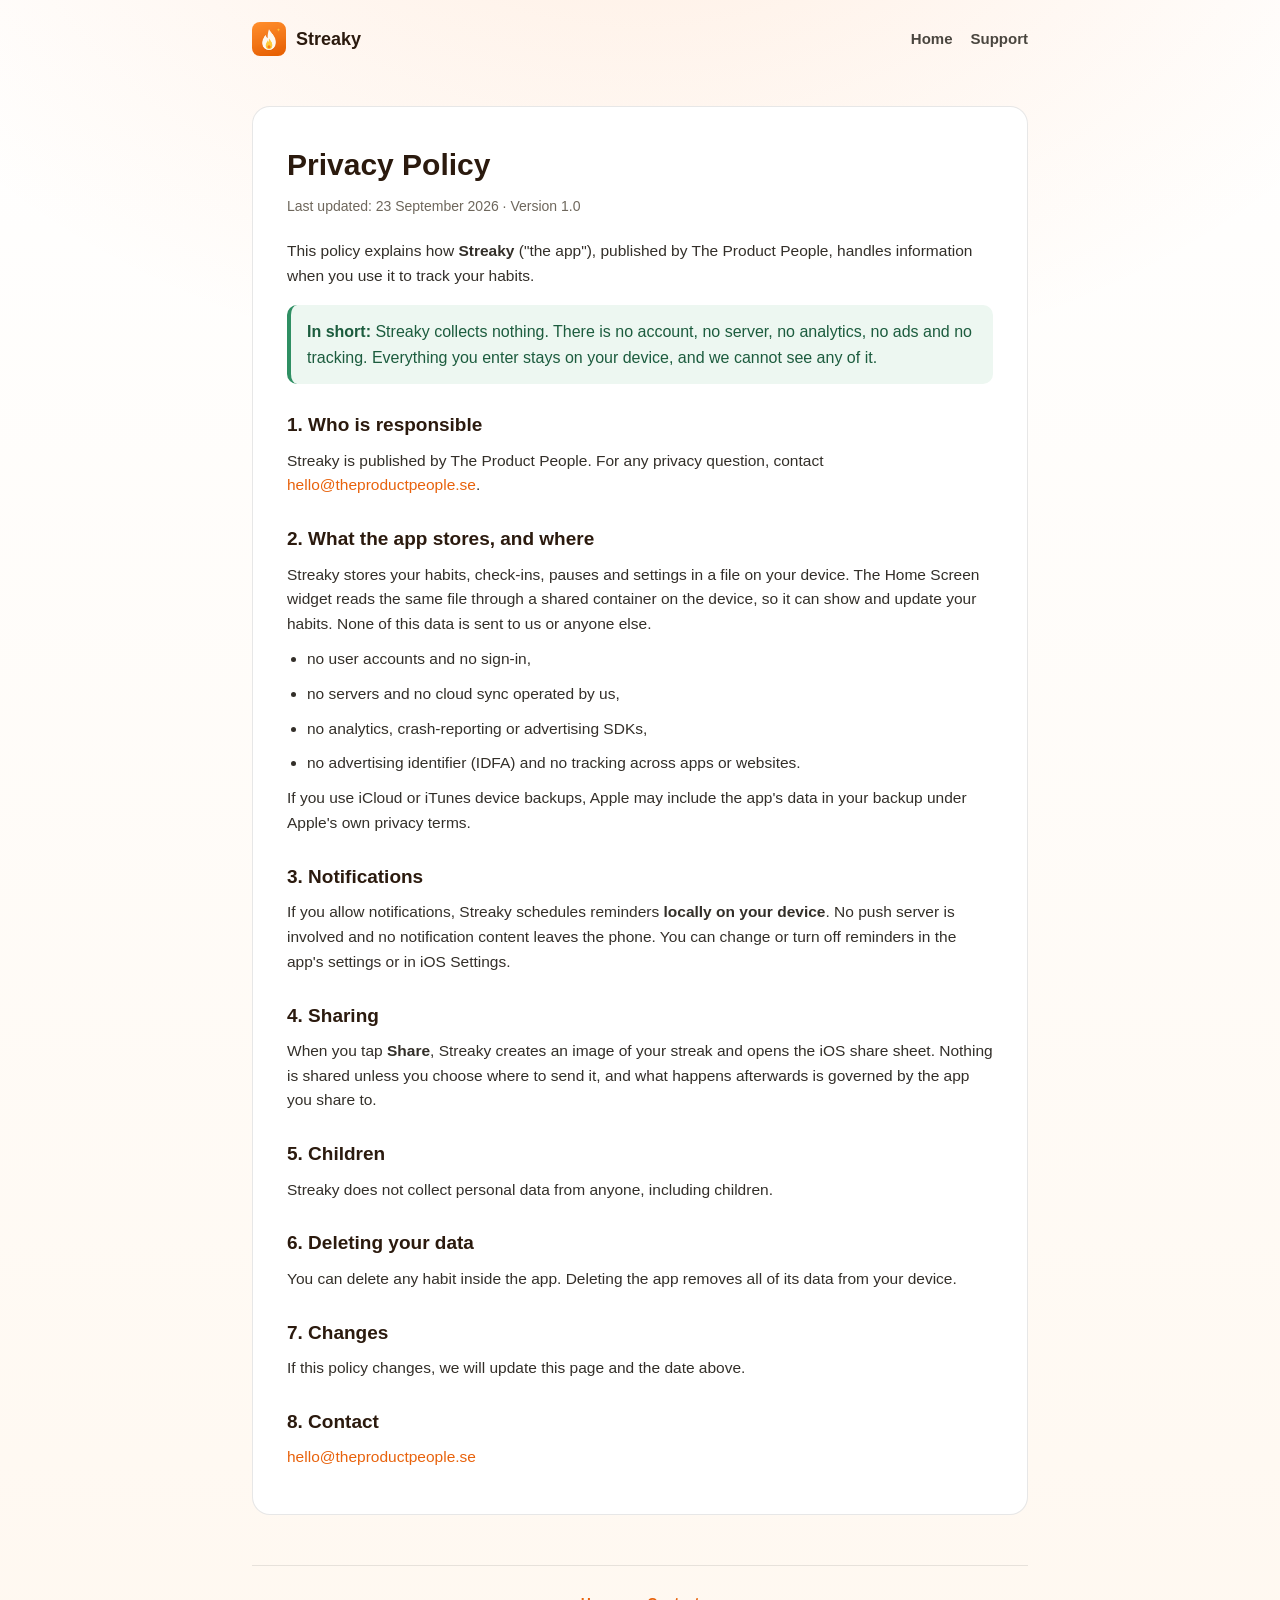
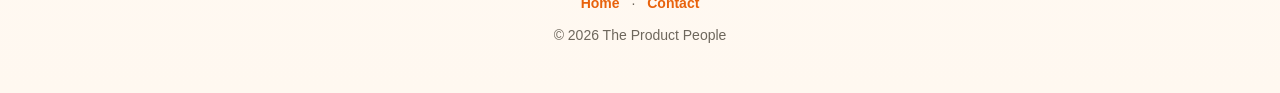
==== privacy.html @ a64eca99 "Streaky support and privacy site" ====
<!DOCTYPE html>
<html lang="en">
<head>
<meta charset="UTF-8" />
<meta name="viewport" content="width=device-width, initial-scale=1.0" />
<title>Privacy Policy — Streaky</title>
<meta name="description" content="Privacy policy for Streaky. No account, no server, no tracking. Your habits stay on your device." />
<link rel="stylesheet" href="styles.css" />
</head>
<body>
<div class="wrap">
  <header class="site">
    <div class="brand"><img src="assets/streaky-icon.png" alt="" />Streaky</div>
    <nav><a href="index.html">Home</a><a href="index.html#support">Support</a></nav>
  </header>

  <div class="doc">
    <h1>Privacy Policy</h1>
    <div class="updated">Last updated: 23 September 2026 · Version 1.0</div>

    <p>This policy explains how <b>Streaky</b> ("the app"), published by The Product People, handles information when you use it to track your habits.</p>

    <div class="callout"><b>In short:</b> Streaky collects nothing. There is no account, no server, no analytics, no ads and no tracking. Everything you enter stays on your device, and we cannot see any of it.</div>

    <h2>1. Who is responsible</h2>
    <p>Streaky is published by The Product People. For any privacy question, contact <a href="mailto:hello@theproductpeople.se">hello@theproductpeople.se</a>.</p>

    <h2>2. What the app stores, and where</h2>
    <p>Streaky stores your habits, check-ins, pauses and settings in a file on your device. The Home Screen widget reads the same file through a shared container on the device, so it can show and update your habits. None of this data is sent to us or anyone else.</p>
    <ul>
      <li>no user accounts and no sign-in,</li>
      <li>no servers and no cloud sync operated by us,</li>
      <li>no analytics, crash-reporting or advertising SDKs,</li>
      <li>no advertising identifier (IDFA) and no tracking across apps or websites.</li>
    </ul>
    <p>If you use iCloud or iTunes device backups, Apple may include the app's data in your backup under Apple's own privacy terms.</p>

    <h2>3. Notifications</h2>
    <p>If you allow notifications, Streaky schedules reminders <b>locally on your device</b>. No push server is involved and no notification content leaves the phone. You can change or turn off reminders in the app's settings or in iOS Settings.</p>

    <h2>4. Sharing</h2>
    <p>When you tap <b>Share</b>, Streaky creates an image of your streak and opens the iOS share sheet. Nothing is shared unless you choose where to send it, and what happens afterwards is governed by the app you share to.</p>

    <h2>5. Children</h2>
    <p>Streaky does not collect personal data from anyone, including children.</p>

    <h2>6. Deleting your data</h2>
    <p>You can delete any habit inside the app. Deleting the app removes all of its data from your device.</p>

    <h2>7. Changes</h2>
    <p>If this policy changes, we will update this page and the date above.</p>

    <h2>8. Contact</h2>
    <p><a href="mailto:hello@theproductpeople.se">hello@theproductpeople.se</a></p>
  </div>

  <footer class="site">
    <div><a href="index.html">Home</a> · <a href="mailto:hello@theproductpeople.se">Contact</a></div>
    <p style="margin-top:10px;">© 2026 The Product People</p>
  </footer>
</div>
</body>
</html>
---- styles.css ----
/* Streaky — landing + legal site. Brand palette from the app. */
:root{
  --ink:#2B1A0E; --ink-soft:#4A463F; --coral:#FF7A1A; --coral-deep:#E8620C;
  --coral-light:#FFC93C; --green:#2F8F63; --paper:#ffffff; --paper-2:#FFF8F0;
  --muted:#6E675C; --line:rgba(28,27,25,0.10);
}
*{margin:0;padding:0;box-sizing:border-box;}
html{scroll-behavior:smooth;}
body{
  font-family:-apple-system,BlinkMacSystemFont,"Segoe UI",Helvetica,Arial,sans-serif;
  color:var(--ink); line-height:1.6;
  background:
    radial-gradient(120% 60% at 50% -10%, rgba(255,122,26,0.13) 0%, rgba(255,122,26,0) 55%),
    linear-gradient(180deg,#ffffff 0%, var(--paper-2) 100%);
  -webkit-font-smoothing:antialiased;
}
.wrap{max-width:820px;margin:0 auto;padding:0 22px;}
a{color:var(--coral-deep);text-decoration:none;}
a:hover{text-decoration:underline;}

/* header */
header.site{display:flex;align-items:center;justify-content:space-between;padding:22px 0;}
.brand{display:flex;align-items:center;gap:10px;font-weight:800;color:var(--ink);font-size:18px;}
.brand img{width:34px;height:34px;border-radius:8px;}
nav a{margin-left:18px;font-weight:600;color:var(--ink-soft);font-size:15px;}

/* hero */
.hero{text-align:center;padding:46px 0 20px;}
.hero img.logo{width:132px;height:132px;border-radius:29px;margin-bottom:22px;
  box-shadow:0 12px 34px rgba(255,122,26,0.28);}
.hero h1{font-size:40px;line-height:1.1;letter-spacing:-0.02em;color:var(--ink);font-weight:800;}
.hero h1 .hero-accent{color:var(--coral);}
.hero p.sub{font-size:18px;color:var(--muted);margin-top:14px;max-width:560px;margin-left:auto;margin-right:auto;}
.badge{display:inline-block;margin-top:26px;padding:13px 22px;border-radius:14px;background:var(--ink);color:#fff;font-weight:700;font-size:15px;}

/* features */
.features{display:grid;grid-template-columns:1fr 1fr;gap:16px;margin:46px 0;}
.card{background:#fff;border:1px solid var(--line);border-radius:18px;padding:22px;}
.card .ic{width:40px;height:40px;border-radius:11px;display:flex;align-items:center;justify-content:center;font-size:20px;margin-bottom:12px;background:#FDEDE7;}
.card h3{font-size:17px;color:var(--ink);margin-bottom:5px;}
.card p{font-size:15px;color:var(--muted);}

/* callout */
.note{border-left:4px solid var(--coral);background:#FDEDE7;border-radius:12px;padding:16px 18px;margin:26px 0;font-size:15px;color:var(--ink-soft);}
.note b{color:var(--ink);}

/* legal doc */
.doc{background:#fff;border:1px solid var(--line);border-radius:18px;padding:34px;margin:28px 0 50px;}
.doc h1{font-size:30px;color:var(--ink);margin-bottom:6px;}
.doc .updated{color:var(--muted);font-size:14px;margin-bottom:22px;}
.doc h2{font-size:19px;color:var(--ink);margin:26px 0 8px;}
.doc p,.doc li{font-size:15.5px;color:#332F29;margin-bottom:10px;}
.doc ul{padding-left:20px;}
.doc .callout{border-left:4px solid var(--green);background:#EDF7F1;border-radius:10px;padding:14px 16px;margin:16px 0;color:#1C5C3E;}

/* footer */
footer.site{border-top:1px solid var(--line);padding:26px 0 46px;text-align:center;color:var(--muted);font-size:14px;}
footer.site a{margin:0 8px;font-weight:600;}

@media (max-width:640px){
  .features{grid-template-columns:1fr;}
  .hero h1{font-size:32px;}
}
@media (prefers-color-scheme:dark){
  :root{--paper-2:#1A1917;--ink:#F2EFE9;--ink-soft:#CFC8BC;--muted:#9A9287;--line:rgba(255,255,255,0.10);--coral-deep:#FF9270;}
  body{background:radial-gradient(120% 60% at 50% -10%, rgba(255,122,26,0.16) 0%, rgba(255,122,26,0) 55%),linear-gradient(180deg,#141312 0%, #1A1917 100%);}
  .card,.doc{background:#252320;}
  .card .ic{background:#3A302B;}
  .note{background:#33241F;color:#E8D8D0;}
  .brand,.hero h1,.card h3,.doc h1,.doc h2{color:#F2EFE9;}
  .doc p,.doc li{color:#DDD7CE;}
  .doc .callout{background:#15291F;color:#8FD9B2;}
}
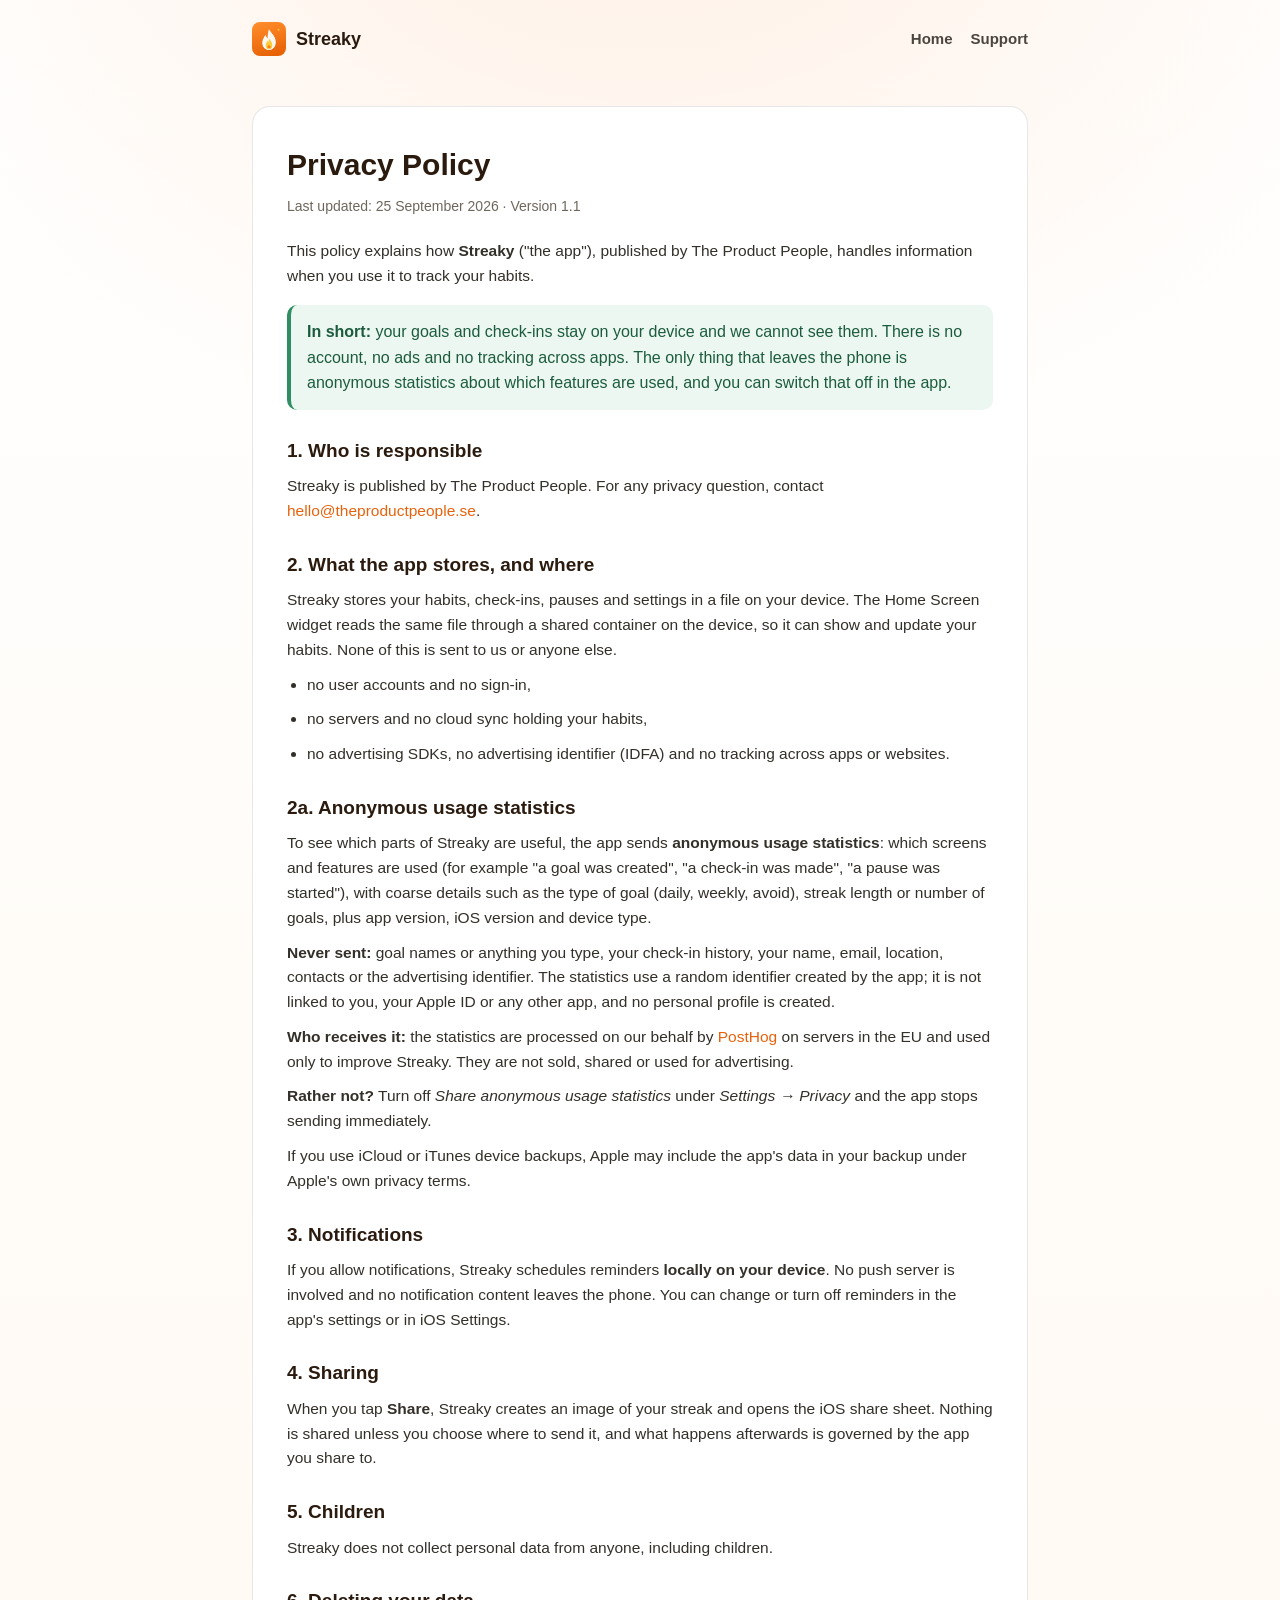
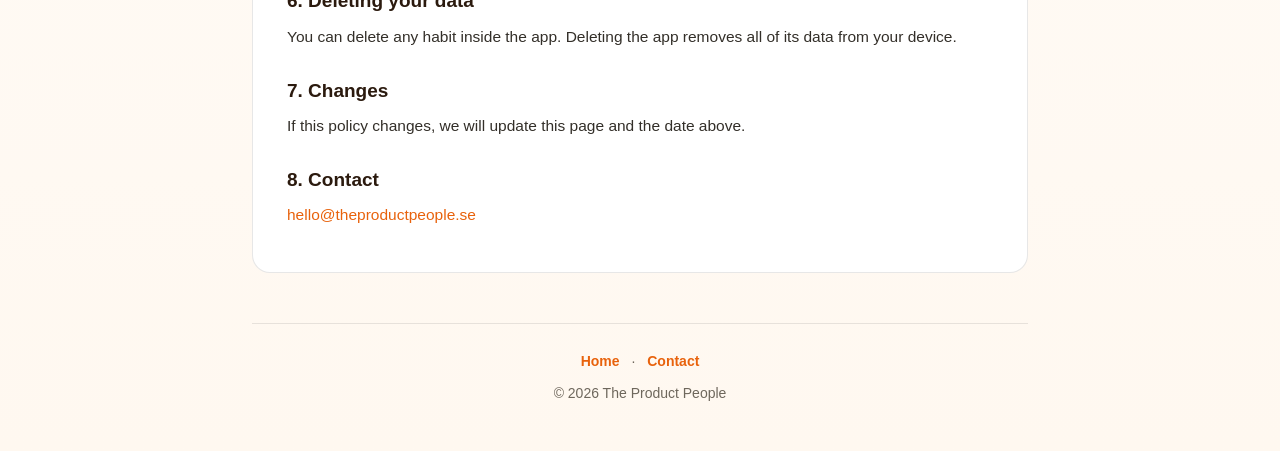
==== commit 3d56a7f8: "Privacy policy 1.1: anonymous usage statistics (PostHog EU, opt-out); dated pauses in support FAQ" ====
--- a/privacy.html
+++ b/privacy.html
@@ -4,7 +4,7 @@
 <meta charset="UTF-8" />
 <meta name="viewport" content="width=device-width, initial-scale=1.0" />
 <title>Privacy Policy — Streaky</title>
-<meta name="description" content="Privacy policy for Streaky. No account, no server, no tracking. Your habits stay on your device." />
+<meta name="description" content="Privacy policy for Streaky. No account and no tracking. Your habits stay on your device; anonymous usage statistics you can switch off." />
 <link rel="stylesheet" href="styles.css" />
 </head>
 <body>
@@ -16,23 +16,28 @@
 
   <div class="doc">
     <h1>Privacy Policy</h1>
-    <div class="updated">Last updated: 23 September 2026 · Version 1.0</div>
+    <div class="updated">Last updated: 25 September 2026 · Version 1.1</div>
 
     <p>This policy explains how <b>Streaky</b> ("the app"), published by The Product People, handles information when you use it to track your habits.</p>
 
-    <div class="callout"><b>In short:</b> Streaky collects nothing. There is no account, no server, no analytics, no ads and no tracking. Everything you enter stays on your device, and we cannot see any of it.</div>
+    <div class="callout"><b>In short:</b> your goals and check-ins stay on your device and we cannot see them. There is no account, no ads and no tracking across apps. The only thing that leaves the phone is anonymous statistics about which features are used, and you can switch that off in the app.</div>
 
     <h2>1. Who is responsible</h2>
     <p>Streaky is published by The Product People. For any privacy question, contact <a href="mailto:hello@theproductpeople.se">hello@theproductpeople.se</a>.</p>
 
     <h2>2. What the app stores, and where</h2>
-    <p>Streaky stores your habits, check-ins, pauses and settings in a file on your device. The Home Screen widget reads the same file through a shared container on the device, so it can show and update your habits. None of this data is sent to us or anyone else.</p>
+    <p>Streaky stores your habits, check-ins, pauses and settings in a file on your device. The Home Screen widget reads the same file through a shared container on the device, so it can show and update your habits. None of this is sent to us or anyone else.</p>
     <ul>
       <li>no user accounts and no sign-in,</li>
-      <li>no servers and no cloud sync operated by us,</li>
-      <li>no analytics, crash-reporting or advertising SDKs,</li>
-      <li>no advertising identifier (IDFA) and no tracking across apps or websites.</li>
+      <li>no servers and no cloud sync holding your habits,</li>
+      <li>no advertising SDKs, no advertising identifier (IDFA) and no tracking across apps or websites.</li>
     </ul>
+
+    <h2>2a. Anonymous usage statistics</h2>
+    <p>To see which parts of Streaky are useful, the app sends <b>anonymous usage statistics</b>: which screens and features are used (for example "a goal was created", "a check-in was made", "a pause was started"), with coarse details such as the type of goal (daily, weekly, avoid), streak length or number of goals, plus app version, iOS version and device type.</p>
+    <p><b>Never sent:</b> goal names or anything you type, your check-in history, your name, email, location, contacts or the advertising identifier. The statistics use a random identifier created by the app; it is not linked to you, your Apple ID or any other app, and no personal profile is created.</p>
+    <p><b>Who receives it:</b> the statistics are processed on our behalf by <a href="https://posthog.com/privacy">PostHog</a> on servers in the EU and used only to improve Streaky. They are not sold, shared or used for advertising.</p>
+    <p><b>Rather not?</b> Turn off <i>Share anonymous usage statistics</i> under <i>Settings → Privacy</i> and the app stops sending immediately.</p>
     <p>If you use iCloud or iTunes device backups, Apple may include the app's data in your backup under Apple's own privacy terms.</p>
 
     <h2>3. Notifications</h2>
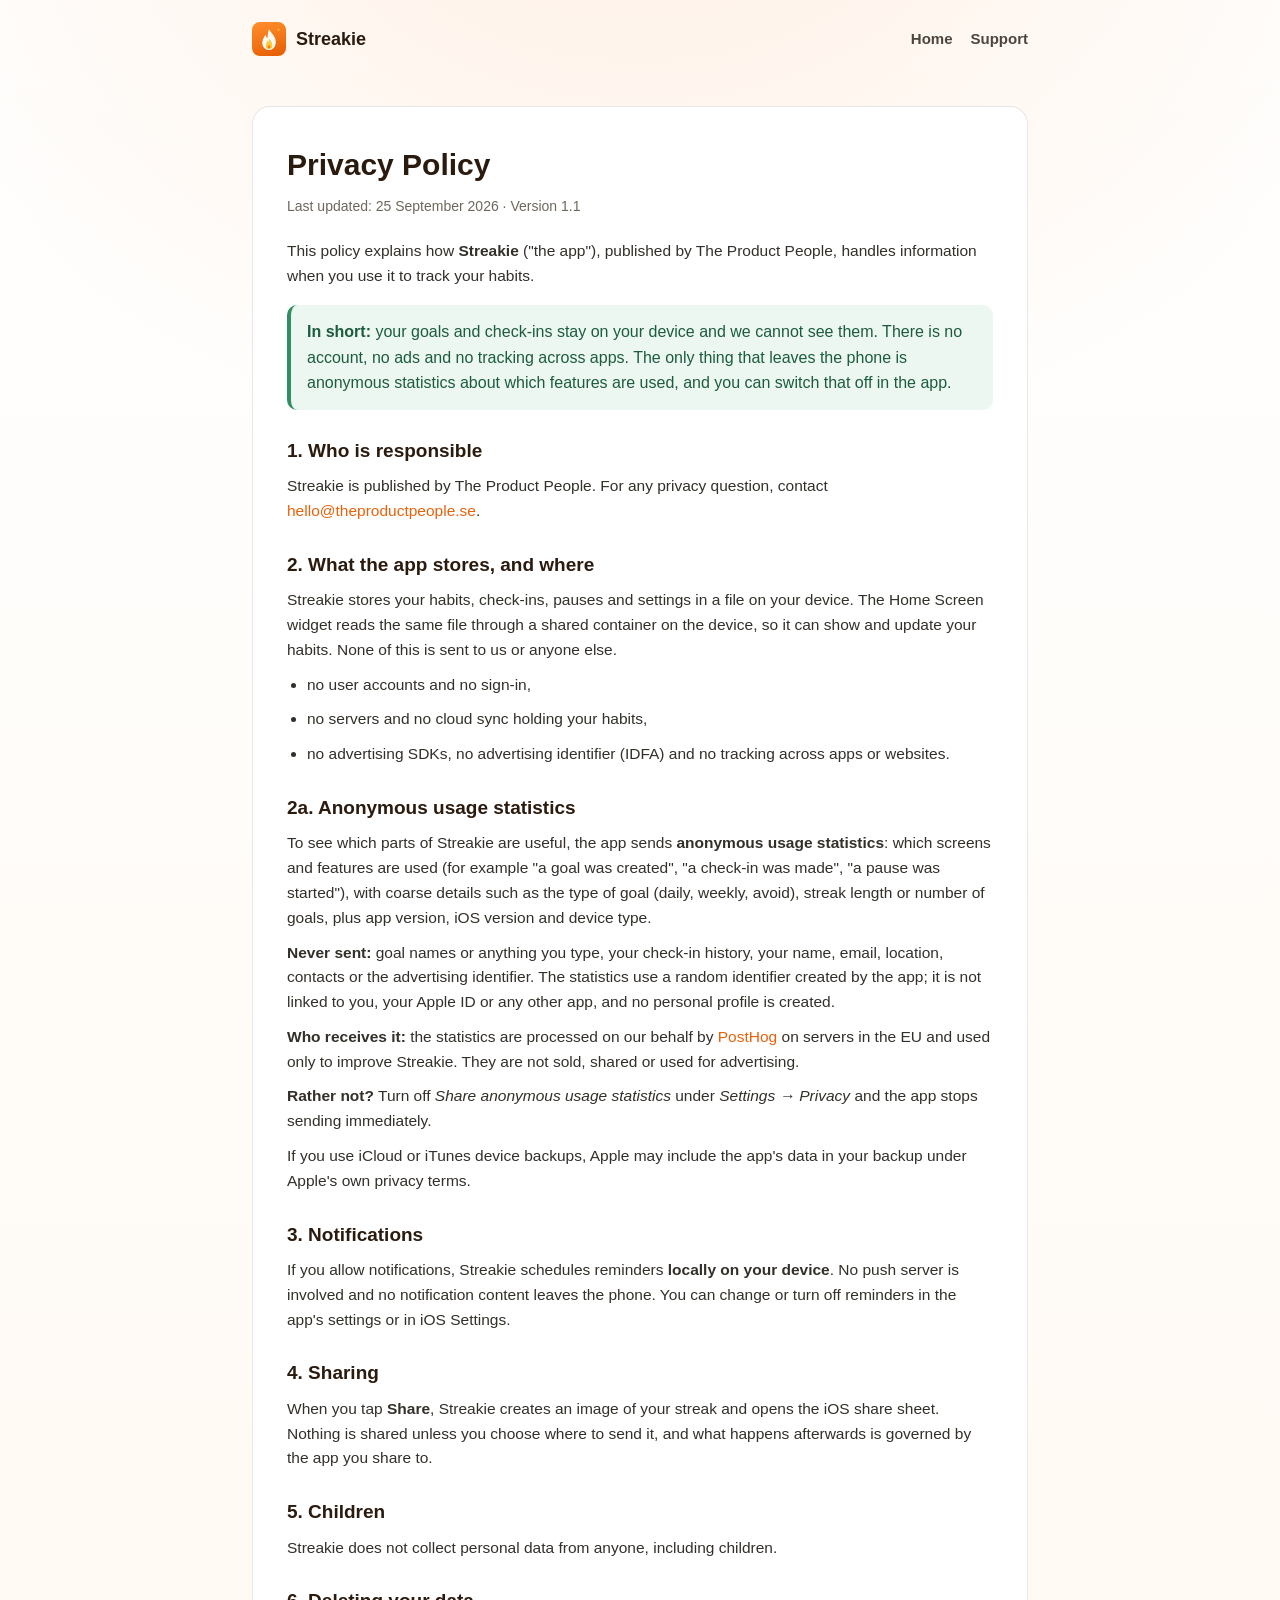
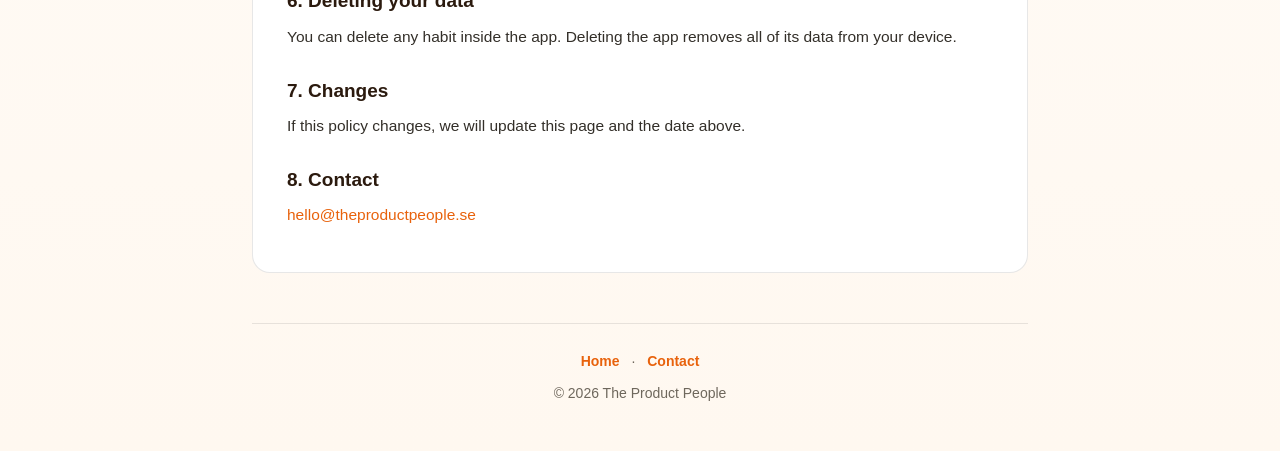
==== commit c61d4cda: "Rename to Streakie (site, privacy policy, promo video) Co-Authored-By: Claude Opus 5.5 <noreply@anth" ====
--- a/privacy.html
+++ b/privacy.html
@@ -3,14 +3,14 @@
 <head>
 <meta charset="UTF-8" />
 <meta name="viewport" content="width=device-width, initial-scale=1.0" />
-<title>Privacy Policy — Streaky</title>
-<meta name="description" content="Privacy policy for Streaky. No account and no tracking. Your habits stay on your device; anonymous usage statistics you can switch off." />
+<title>Privacy Policy — Streakie</title>
+<meta name="description" content="Privacy policy for Streakie. No account and no tracking. Your habits stay on your device; anonymous usage statistics you can switch off." />
 <link rel="stylesheet" href="styles.css" />
 </head>
 <body>
 <div class="wrap">
   <header class="site">
-    <div class="brand"><img src="assets/streaky-icon.png" alt="" />Streaky</div>
+    <div class="brand"><img src="assets/streaky-icon.png" alt="" />Streakie</div>
     <nav><a href="index.html">Home</a><a href="index.html#support">Support</a></nav>
   </header>
 
@@ -18,15 +18,15 @@
     <h1>Privacy Policy</h1>
     <div class="updated">Last updated: 25 September 2026 · Version 1.1</div>
 
-    <p>This policy explains how <b>Streaky</b> ("the app"), published by The Product People, handles information when you use it to track your habits.</p>
+    <p>This policy explains how <b>Streakie</b> ("the app"), published by The Product People, handles information when you use it to track your habits.</p>
 
     <div class="callout"><b>In short:</b> your goals and check-ins stay on your device and we cannot see them. There is no account, no ads and no tracking across apps. The only thing that leaves the phone is anonymous statistics about which features are used, and you can switch that off in the app.</div>
 
     <h2>1. Who is responsible</h2>
-    <p>Streaky is published by The Product People. For any privacy question, contact <a href="mailto:hello@theproductpeople.se">hello@theproductpeople.se</a>.</p>
+    <p>Streakie is published by The Product People. For any privacy question, contact <a href="mailto:hello@theproductpeople.se">hello@theproductpeople.se</a>.</p>
 
     <h2>2. What the app stores, and where</h2>
-    <p>Streaky stores your habits, check-ins, pauses and settings in a file on your device. The Home Screen widget reads the same file through a shared container on the device, so it can show and update your habits. None of this is sent to us or anyone else.</p>
+    <p>Streakie stores your habits, check-ins, pauses and settings in a file on your device. The Home Screen widget reads the same file through a shared container on the device, so it can show and update your habits. None of this is sent to us or anyone else.</p>
     <ul>
       <li>no user accounts and no sign-in,</li>
       <li>no servers and no cloud sync holding your habits,</li>
@@ -34,20 +34,20 @@
     </ul>
 
     <h2>2a. Anonymous usage statistics</h2>
-    <p>To see which parts of Streaky are useful, the app sends <b>anonymous usage statistics</b>: which screens and features are used (for example "a goal was created", "a check-in was made", "a pause was started"), with coarse details such as the type of goal (daily, weekly, avoid), streak length or number of goals, plus app version, iOS version and device type.</p>
+    <p>To see which parts of Streakie are useful, the app sends <b>anonymous usage statistics</b>: which screens and features are used (for example "a goal was created", "a check-in was made", "a pause was started"), with coarse details such as the type of goal (daily, weekly, avoid), streak length or number of goals, plus app version, iOS version and device type.</p>
     <p><b>Never sent:</b> goal names or anything you type, your check-in history, your name, email, location, contacts or the advertising identifier. The statistics use a random identifier created by the app; it is not linked to you, your Apple ID or any other app, and no personal profile is created.</p>
-    <p><b>Who receives it:</b> the statistics are processed on our behalf by <a href="https://posthog.com/privacy">PostHog</a> on servers in the EU and used only to improve Streaky. They are not sold, shared or used for advertising.</p>
+    <p><b>Who receives it:</b> the statistics are processed on our behalf by <a href="https://posthog.com/privacy">PostHog</a> on servers in the EU and used only to improve Streakie. They are not sold, shared or used for advertising.</p>
     <p><b>Rather not?</b> Turn off <i>Share anonymous usage statistics</i> under <i>Settings → Privacy</i> and the app stops sending immediately.</p>
     <p>If you use iCloud or iTunes device backups, Apple may include the app's data in your backup under Apple's own privacy terms.</p>
 
     <h2>3. Notifications</h2>
-    <p>If you allow notifications, Streaky schedules reminders <b>locally on your device</b>. No push server is involved and no notification content leaves the phone. You can change or turn off reminders in the app's settings or in iOS Settings.</p>
+    <p>If you allow notifications, Streakie schedules reminders <b>locally on your device</b>. No push server is involved and no notification content leaves the phone. You can change or turn off reminders in the app's settings or in iOS Settings.</p>
 
     <h2>4. Sharing</h2>
-    <p>When you tap <b>Share</b>, Streaky creates an image of your streak and opens the iOS share sheet. Nothing is shared unless you choose where to send it, and what happens afterwards is governed by the app you share to.</p>
+    <p>When you tap <b>Share</b>, Streakie creates an image of your streak and opens the iOS share sheet. Nothing is shared unless you choose where to send it, and what happens afterwards is governed by the app you share to.</p>
 
     <h2>5. Children</h2>
-    <p>Streaky does not collect personal data from anyone, including children.</p>
+    <p>Streakie does not collect personal data from anyone, including children.</p>
 
     <h2>6. Deleting your data</h2>
     <p>You can delete any habit inside the app. Deleting the app removes all of its data from your device.</p>
--- a/styles.css
+++ b/styles.css
@@ -31,7 +31,11 @@
 .hero h1{font-size:40px;line-height:1.1;letter-spacing:-0.02em;color:var(--ink);font-weight:800;}
 .hero h1 .hero-accent{color:var(--coral);}
 .hero p.sub{font-size:18px;color:var(--muted);margin-top:14px;max-width:560px;margin-left:auto;margin-right:auto;}
-.badge{display:inline-block;margin-top:26px;padding:13px 22px;border-radius:14px;background:var(--ink);color:#fff;font-weight:700;font-size:15px;}
+.badge{display:inline-flex;align-items:center;gap:9px;margin-top:26px;padding:13px 22px;border-radius:14px;background:var(--ink);color:#fff;font-weight:700;font-size:15px;text-decoration:none;box-shadow:0 4px 0 rgba(43,26,14,.25);transition:transform .08s,box-shadow .08s;}
+a.badge:hover{color:#fff;transform:translateY(-1px);}
+a.badge:active{transform:translateY(4px);box-shadow:0 0 0 rgba(43,26,14,.25);}
+.badge .apple{width:16px;height:19px;background:#fff;-webkit-mask:url("data:image/svg+xml,%3Csvg xmlns='http://www.w3.org/2000/svg' viewBox='0 0 384 512'%3E%3Cpath d='M318.7 268.7c-.2-36.7 16.4-64.4 50-84.8-18.8-26.9-47.2-41.7-84.7-44.6-35.5-2.8-74.3 20.7-88.5 20.7-15 0-49.4-19.7-76.4-19.7C63.3 141.2 4 184.8 4 273.5q0 39.3 14.4 81.2c12.8 36.7 59 126.7 107.2 125.2 25.2-.6 43-17.9 75.8-17.9 31.8 0 48.3 17.9 76.4 17.9 48.6-.7 90.4-82.5 102.6-119.3-65.2-30.7-61.7-90-61.7-91.9zm-56.6-164.2c27.3-32.4 24.8-61.9 24-72.5-24.1 1.4-52 16.4-67.9 34.9-17.5 19.8-27.8 44.3-25.6 71.9 26.1 2 49.9-11.4 69.5-34.3z'/%3E%3C/svg%3E") center/contain no-repeat;mask:url("data:image/svg+xml,%3Csvg xmlns='http://www.w3.org/2000/svg' viewBox='0 0 384 512'%3E%3Cpath d='M318.7 268.7c-.2-36.7 16.4-64.4 50-84.8-18.8-26.9-47.2-41.7-84.7-44.6-35.5-2.8-74.3 20.7-88.5 20.7-15 0-49.4-19.7-76.4-19.7C63.3 141.2 4 184.8 4 273.5q0 39.3 14.4 81.2c12.8 36.7 59 126.7 107.2 125.2 25.2-.6 43-17.9 75.8-17.9 31.8 0 48.3 17.9 76.4 17.9 48.6-.7 90.4-82.5 102.6-119.3-65.2-30.7-61.7-90-61.7-91.9zm-56.6-164.2c27.3-32.4 24.8-61.9 24-72.5-24.1 1.4-52 16.4-67.9 34.9-17.5 19.8-27.8 44.3-25.6 71.9 26.1 2 49.9-11.4 69.5-34.3z'/%3E%3C/svg%3E") center/contain no-repeat;}
+.fine{margin-top:12px;font-size:13px;color:var(--muted, #8A7563);}
 
 /* features */
 .features{display:grid;grid-template-columns:1fr 1fr;gap:16px;margin:46px 0;}
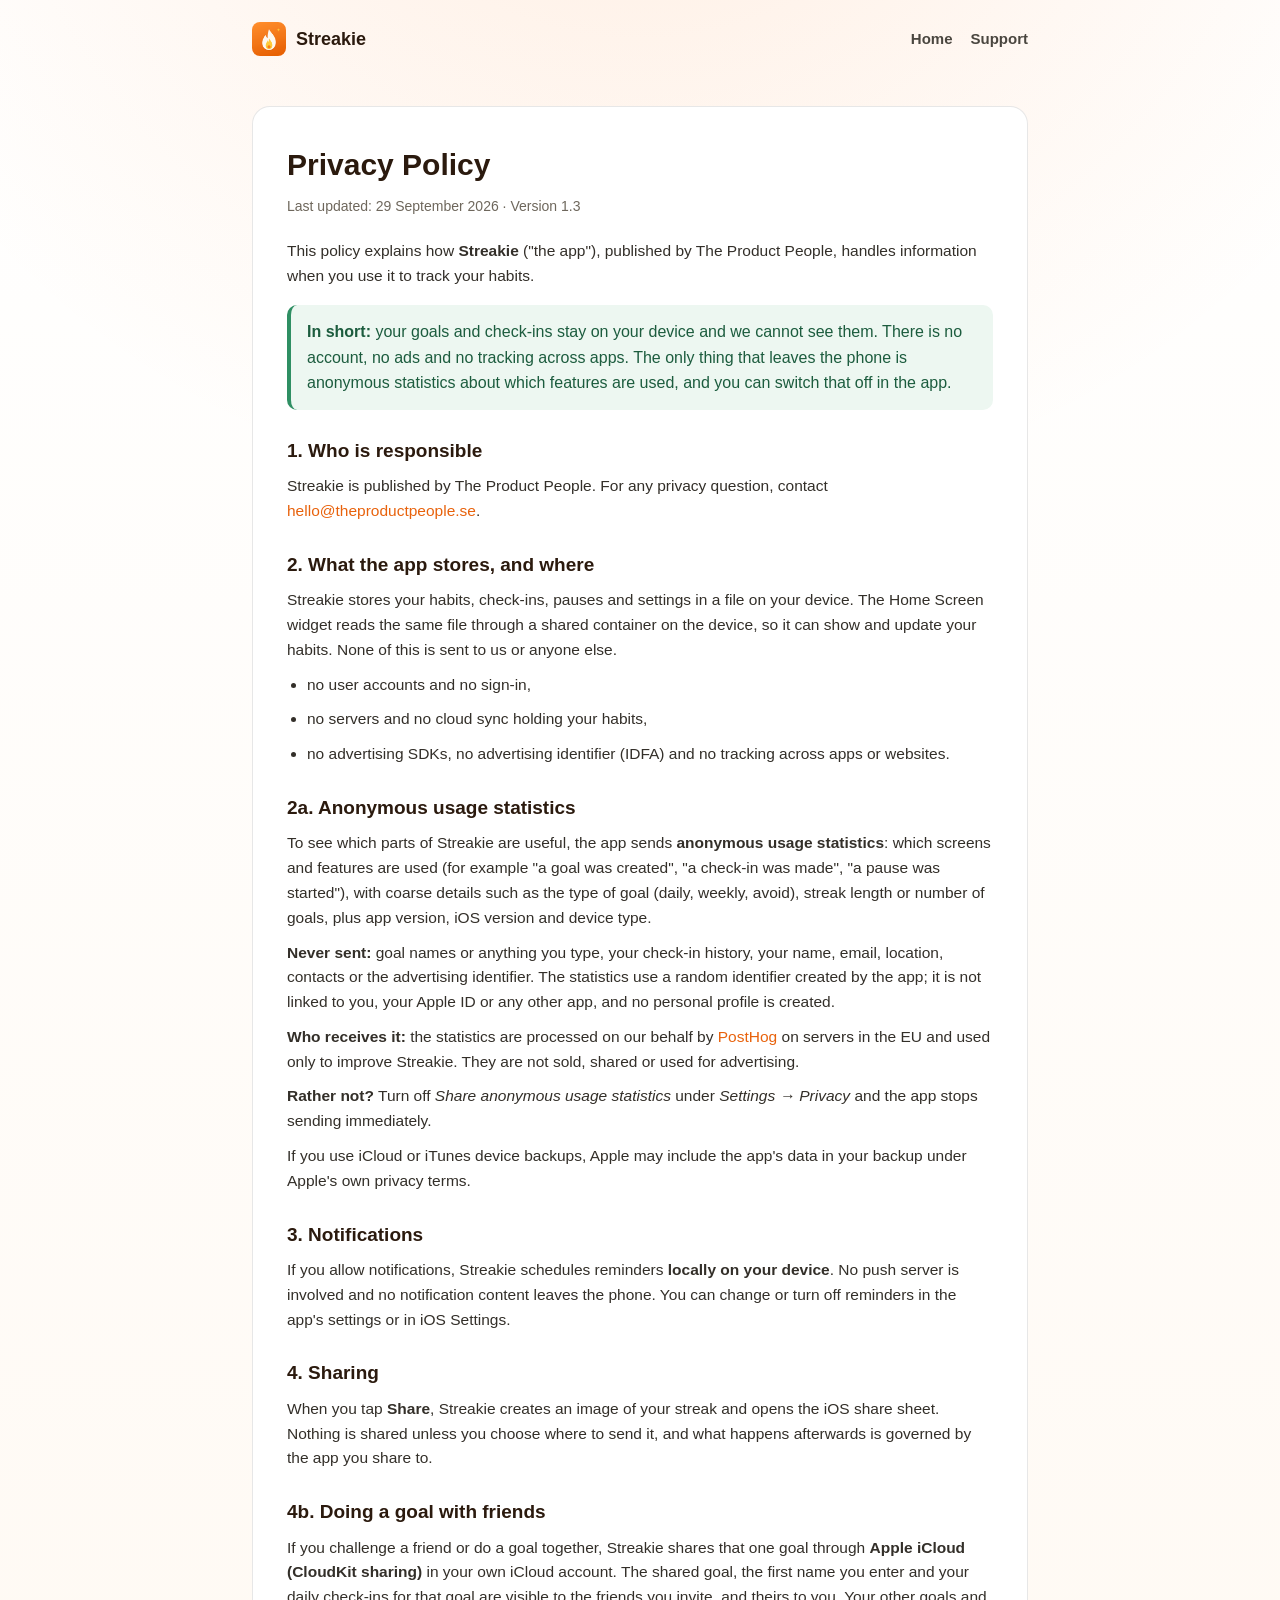
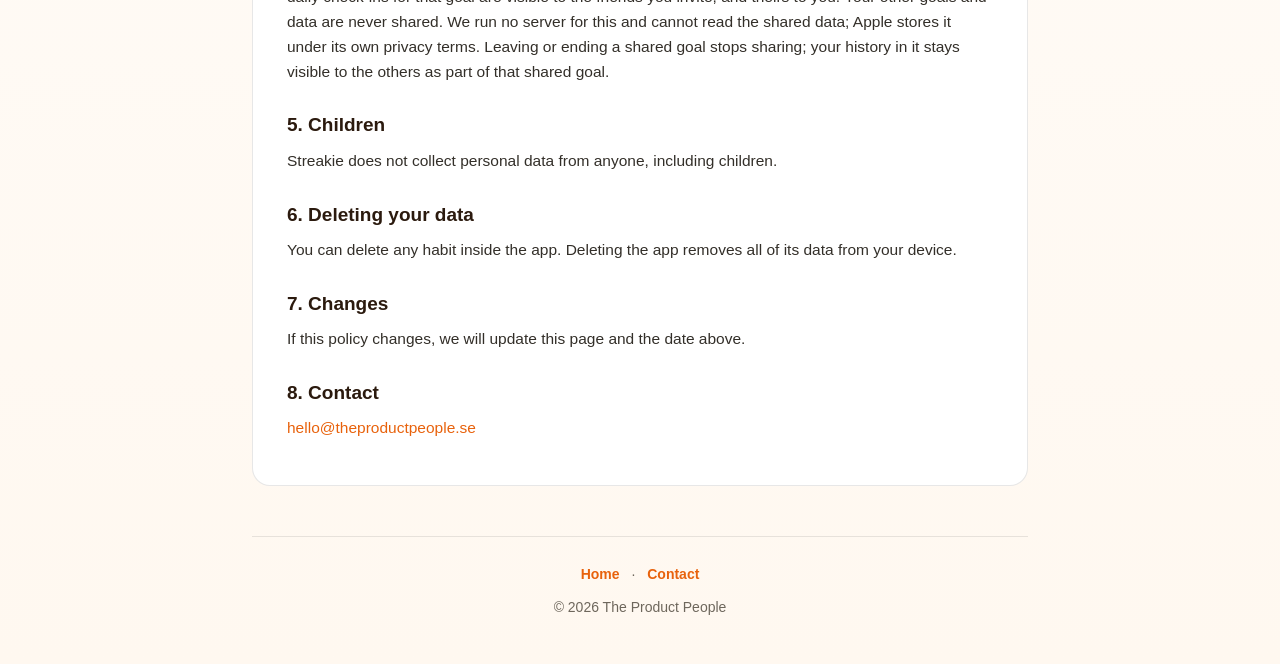
==== commit fd09f274: "Streakie 1.3: Friends (challenges and together), freezes, share cards; new screenshots; privacy poli" ====
--- a/privacy.html
+++ b/privacy.html
@@ -16,7 +16,7 @@
 
   <div class="doc">
     <h1>Privacy Policy</h1>
-    <div class="updated">Last updated: 25 September 2026 · Version 1.1</div>
+    <div class="updated">Last updated: 29 September 2026 · Version 1.3</div>
 
     <p>This policy explains how <b>Streakie</b> ("the app"), published by The Product People, handles information when you use it to track your habits.</p>
 
@@ -46,6 +46,9 @@
     <h2>4. Sharing</h2>
     <p>When you tap <b>Share</b>, Streakie creates an image of your streak and opens the iOS share sheet. Nothing is shared unless you choose where to send it, and what happens afterwards is governed by the app you share to.</p>
 
+    <h2>4b. Doing a goal with friends</h2>
+    <p>If you challenge a friend or do a goal together, Streakie shares that one goal through <b>Apple iCloud (CloudKit sharing)</b> in your own iCloud account. The shared goal, the first name you enter and your daily check-ins for that goal are visible to the friends you invite, and theirs to you. Your other goals and data are never shared. We run no server for this and cannot read the shared data; Apple stores it under its own privacy terms. Leaving or ending a shared goal stops sharing; your history in it stays visible to the others as part of that shared goal.</p>
+
     <h2>5. Children</h2>
     <p>Streakie does not collect personal data from anyone, including children.</p>
 
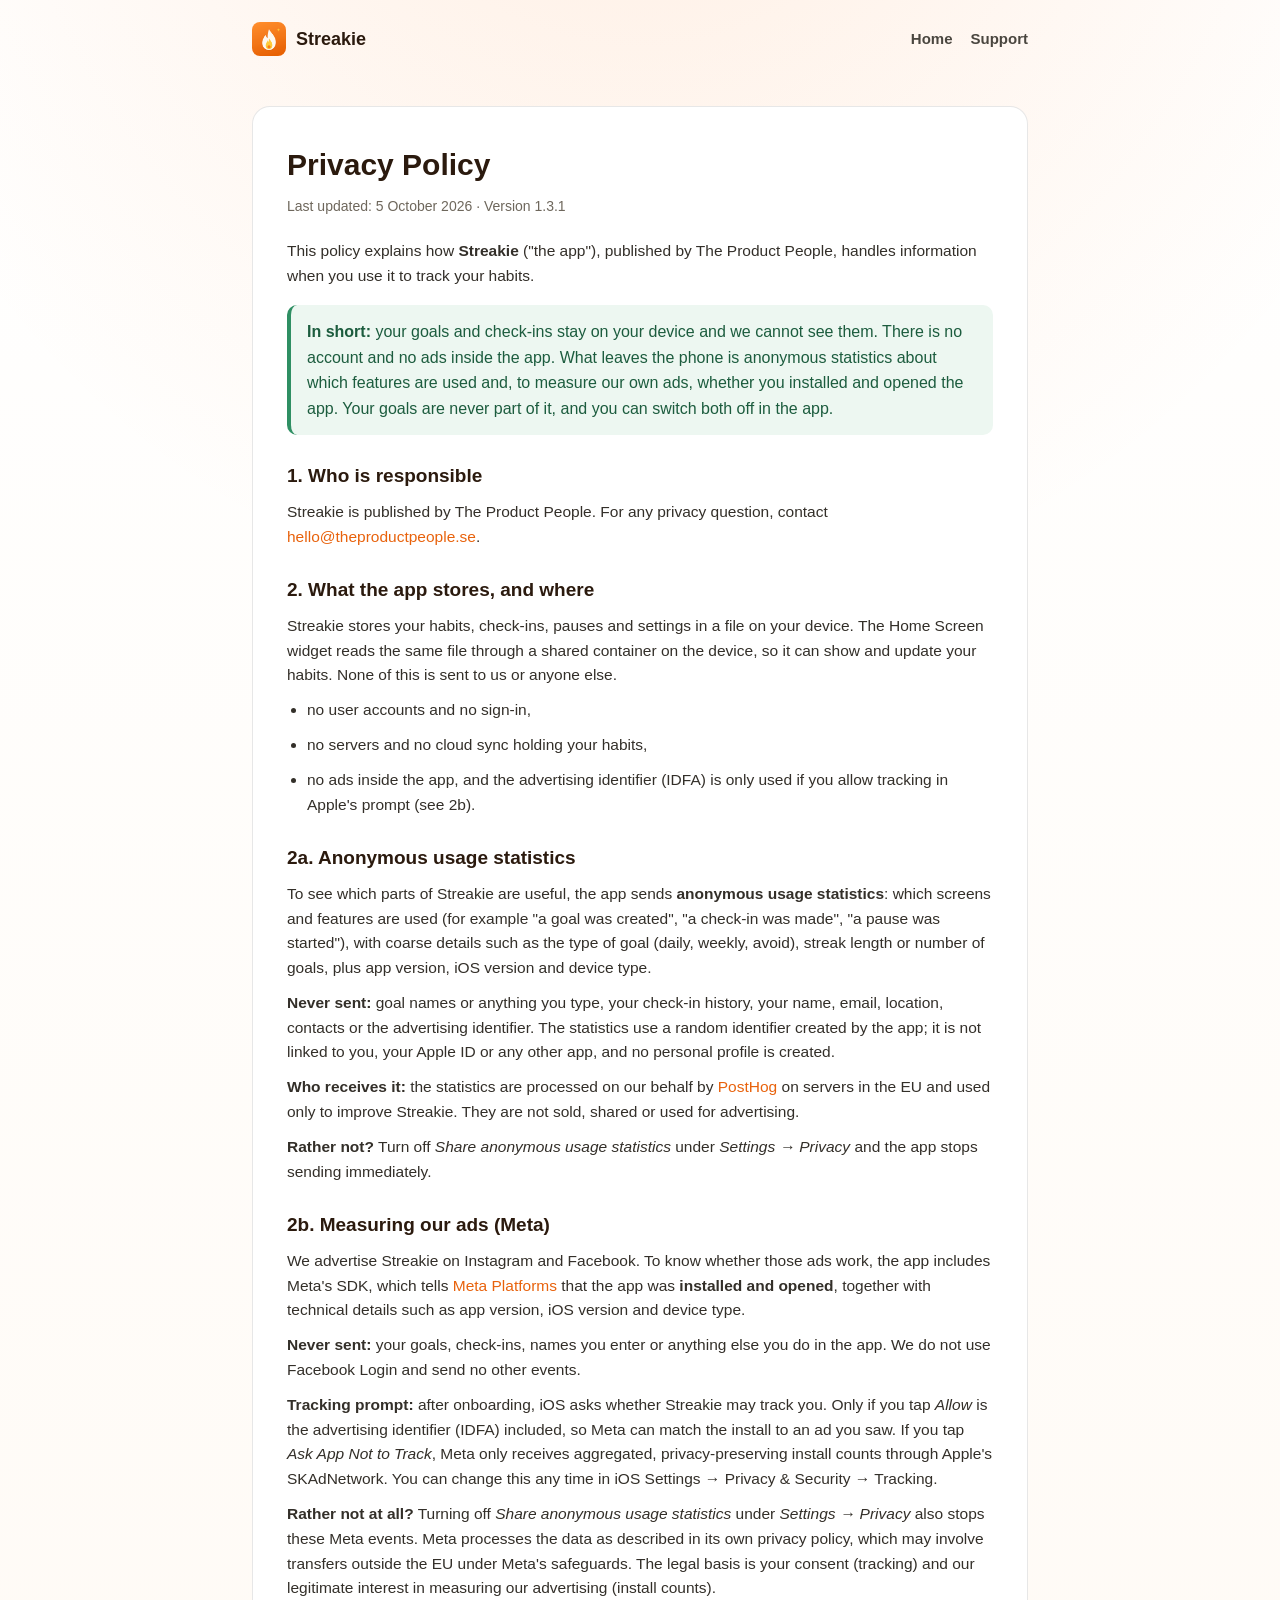
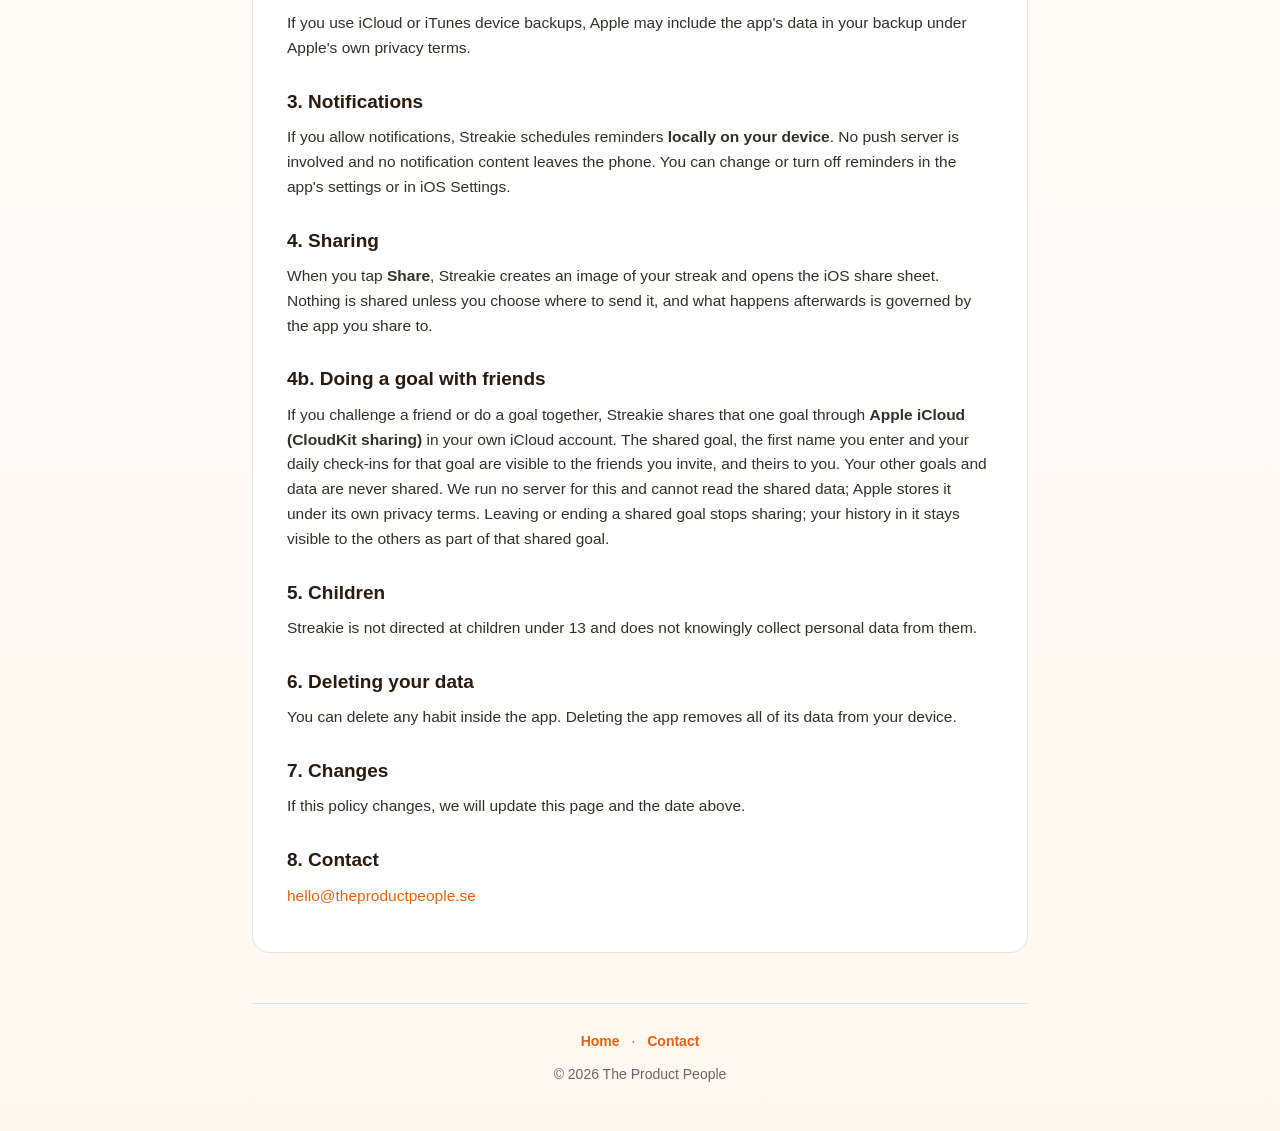
==== commit 1d931bf8: "Privacy policy 1.3.1: Meta ad measurement (installs and opens, IDFA only after ATT) Co-Authored-By: " ====
--- a/privacy.html
+++ b/privacy.html
@@ -4,7 +4,7 @@
 <meta charset="UTF-8" />
 <meta name="viewport" content="width=device-width, initial-scale=1.0" />
 <title>Privacy Policy — Streakie</title>
-<meta name="description" content="Privacy policy for Streakie. No account and no tracking. Your habits stay on your device; anonymous usage statistics you can switch off." />
+<meta name="description" content="Privacy policy for Streakie. No account. Your habits stay on your device; anonymous usage statistics and ad measurement you can switch off." />
 <link rel="stylesheet" href="styles.css" />
 </head>
 <body>
@@ -16,11 +16,11 @@
 
   <div class="doc">
     <h1>Privacy Policy</h1>
-    <div class="updated">Last updated: 29 September 2026 · Version 1.3</div>
+    <div class="updated">Last updated: 5 October 2026 · Version 1.3.1</div>
 
     <p>This policy explains how <b>Streakie</b> ("the app"), published by The Product People, handles information when you use it to track your habits.</p>
 
-    <div class="callout"><b>In short:</b> your goals and check-ins stay on your device and we cannot see them. There is no account, no ads and no tracking across apps. The only thing that leaves the phone is anonymous statistics about which features are used, and you can switch that off in the app.</div>
+    <div class="callout"><b>In short:</b> your goals and check-ins stay on your device and we cannot see them. There is no account and no ads inside the app. What leaves the phone is anonymous statistics about which features are used and, to measure our own ads, whether you installed and opened the app. Your goals are never part of it, and you can switch both off in the app.</div>
 
     <h2>1. Who is responsible</h2>
     <p>Streakie is published by The Product People. For any privacy question, contact <a href="mailto:hello@theproductpeople.se">hello@theproductpeople.se</a>.</p>
@@ -30,7 +30,7 @@
     <ul>
       <li>no user accounts and no sign-in,</li>
       <li>no servers and no cloud sync holding your habits,</li>
-      <li>no advertising SDKs, no advertising identifier (IDFA) and no tracking across apps or websites.</li>
+      <li>no ads inside the app, and the advertising identifier (IDFA) is only used if you allow tracking in Apple's prompt (see 2b).</li>
     </ul>
 
     <h2>2a. Anonymous usage statistics</h2>
@@ -38,6 +38,12 @@
     <p><b>Never sent:</b> goal names or anything you type, your check-in history, your name, email, location, contacts or the advertising identifier. The statistics use a random identifier created by the app; it is not linked to you, your Apple ID or any other app, and no personal profile is created.</p>
     <p><b>Who receives it:</b> the statistics are processed on our behalf by <a href="https://posthog.com/privacy">PostHog</a> on servers in the EU and used only to improve Streakie. They are not sold, shared or used for advertising.</p>
     <p><b>Rather not?</b> Turn off <i>Share anonymous usage statistics</i> under <i>Settings → Privacy</i> and the app stops sending immediately.</p>
+    <h2>2b. Measuring our ads (Meta)</h2>
+    <p>We advertise Streakie on Instagram and Facebook. To know whether those ads work, the app includes Meta's SDK, which tells <a href="https://www.facebook.com/privacy/policy/">Meta Platforms</a> that the app was <b>installed and opened</b>, together with technical details such as app version, iOS version and device type.</p>
+    <p><b>Never sent:</b> your goals, check-ins, names you enter or anything else you do in the app. We do not use Facebook Login and send no other events.</p>
+    <p><b>Tracking prompt:</b> after onboarding, iOS asks whether Streakie may track you. Only if you tap <i>Allow</i> is the advertising identifier (IDFA) included, so Meta can match the install to an ad you saw. If you tap <i>Ask App Not to Track</i>, Meta only receives aggregated, privacy-preserving install counts through Apple's SKAdNetwork. You can change this any time in iOS Settings → Privacy &amp; Security → Tracking.</p>
+    <p><b>Rather not at all?</b> Turning off <i>Share anonymous usage statistics</i> under <i>Settings → Privacy</i> also stops these Meta events. Meta processes the data as described in its own privacy policy, which may involve transfers outside the EU under Meta's safeguards. The legal basis is your consent (tracking) and our legitimate interest in measuring our advertising (install counts).</p>
+
     <p>If you use iCloud or iTunes device backups, Apple may include the app's data in your backup under Apple's own privacy terms.</p>
 
     <h2>3. Notifications</h2>
@@ -50,7 +56,7 @@
     <p>If you challenge a friend or do a goal together, Streakie shares that one goal through <b>Apple iCloud (CloudKit sharing)</b> in your own iCloud account. The shared goal, the first name you enter and your daily check-ins for that goal are visible to the friends you invite, and theirs to you. Your other goals and data are never shared. We run no server for this and cannot read the shared data; Apple stores it under its own privacy terms. Leaving or ending a shared goal stops sharing; your history in it stays visible to the others as part of that shared goal.</p>
 
     <h2>5. Children</h2>
-    <p>Streakie does not collect personal data from anyone, including children.</p>
+    <p>Streakie is not directed at children under 13 and does not knowingly collect personal data from them.</p>
 
     <h2>6. Deleting your data</h2>
     <p>You can delete any habit inside the app. Deleting the app removes all of its data from your device.</p>
